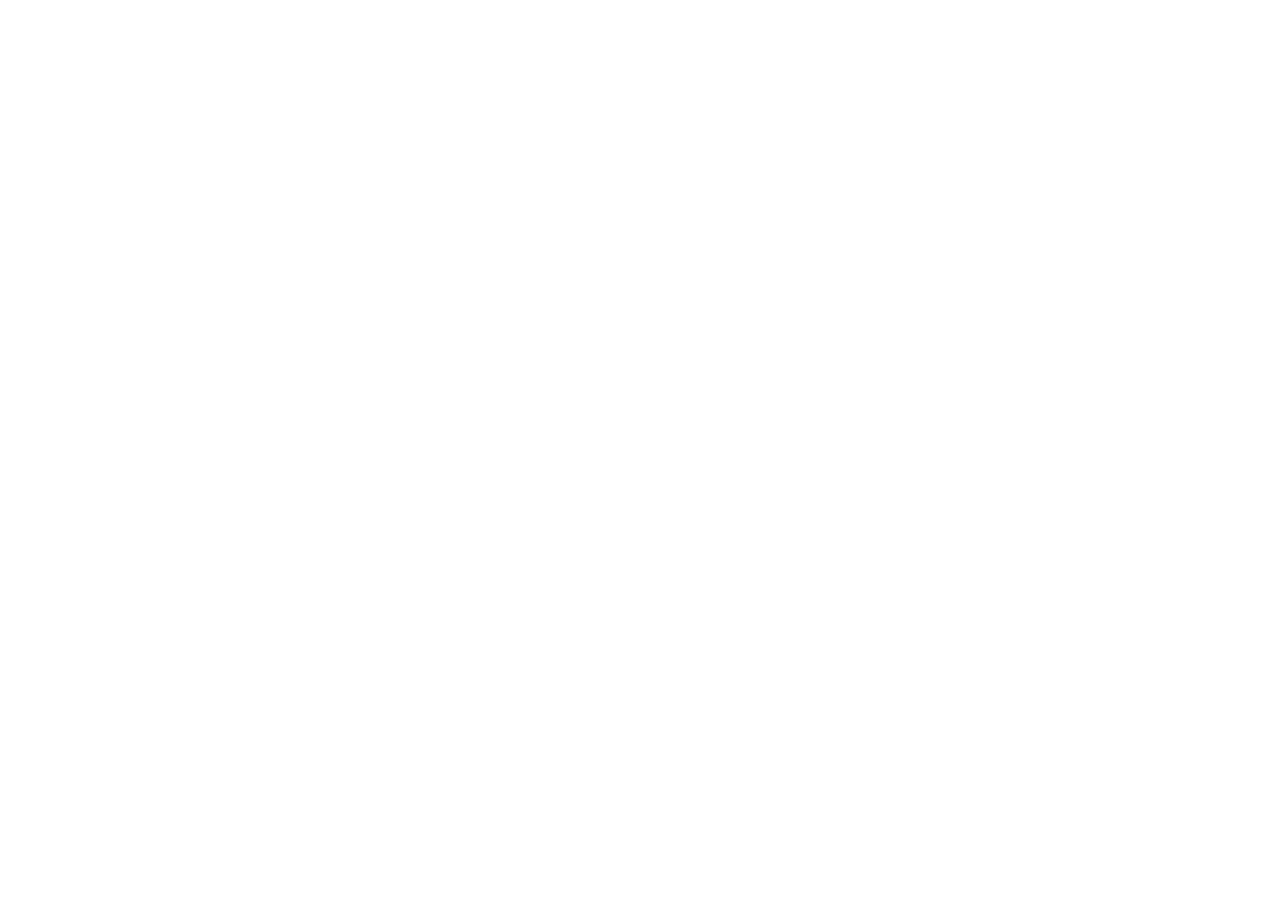
==== Blog.html @ ea82a636 "Add files via upload" ====
<!doctype html>
<html lang="nl">

<head>
    <meta charset="UTF-8">
    <meta name="author" content="jouw naam">
    <meta name="viewport" content="width=device-width, initial-scale=1">

    <title>E-scooters & E-bike sharing | Lime micromobility</title>

    <link href="styles/style.css" rel="stylesheet">
    <link rel="icon" type="image/svg+xml" href="images/Lime_icon.svg">
</head>

<body>
    <header>

    </header>
    <main>

    </main>
    <footer>

    </footer>
    <script src="scripts/script.js"></script>
</body>

</html>
---- styles/style.css ----
/* CSS Document */
*, *::after, *::before {
  box-sizing:border-box;  
}
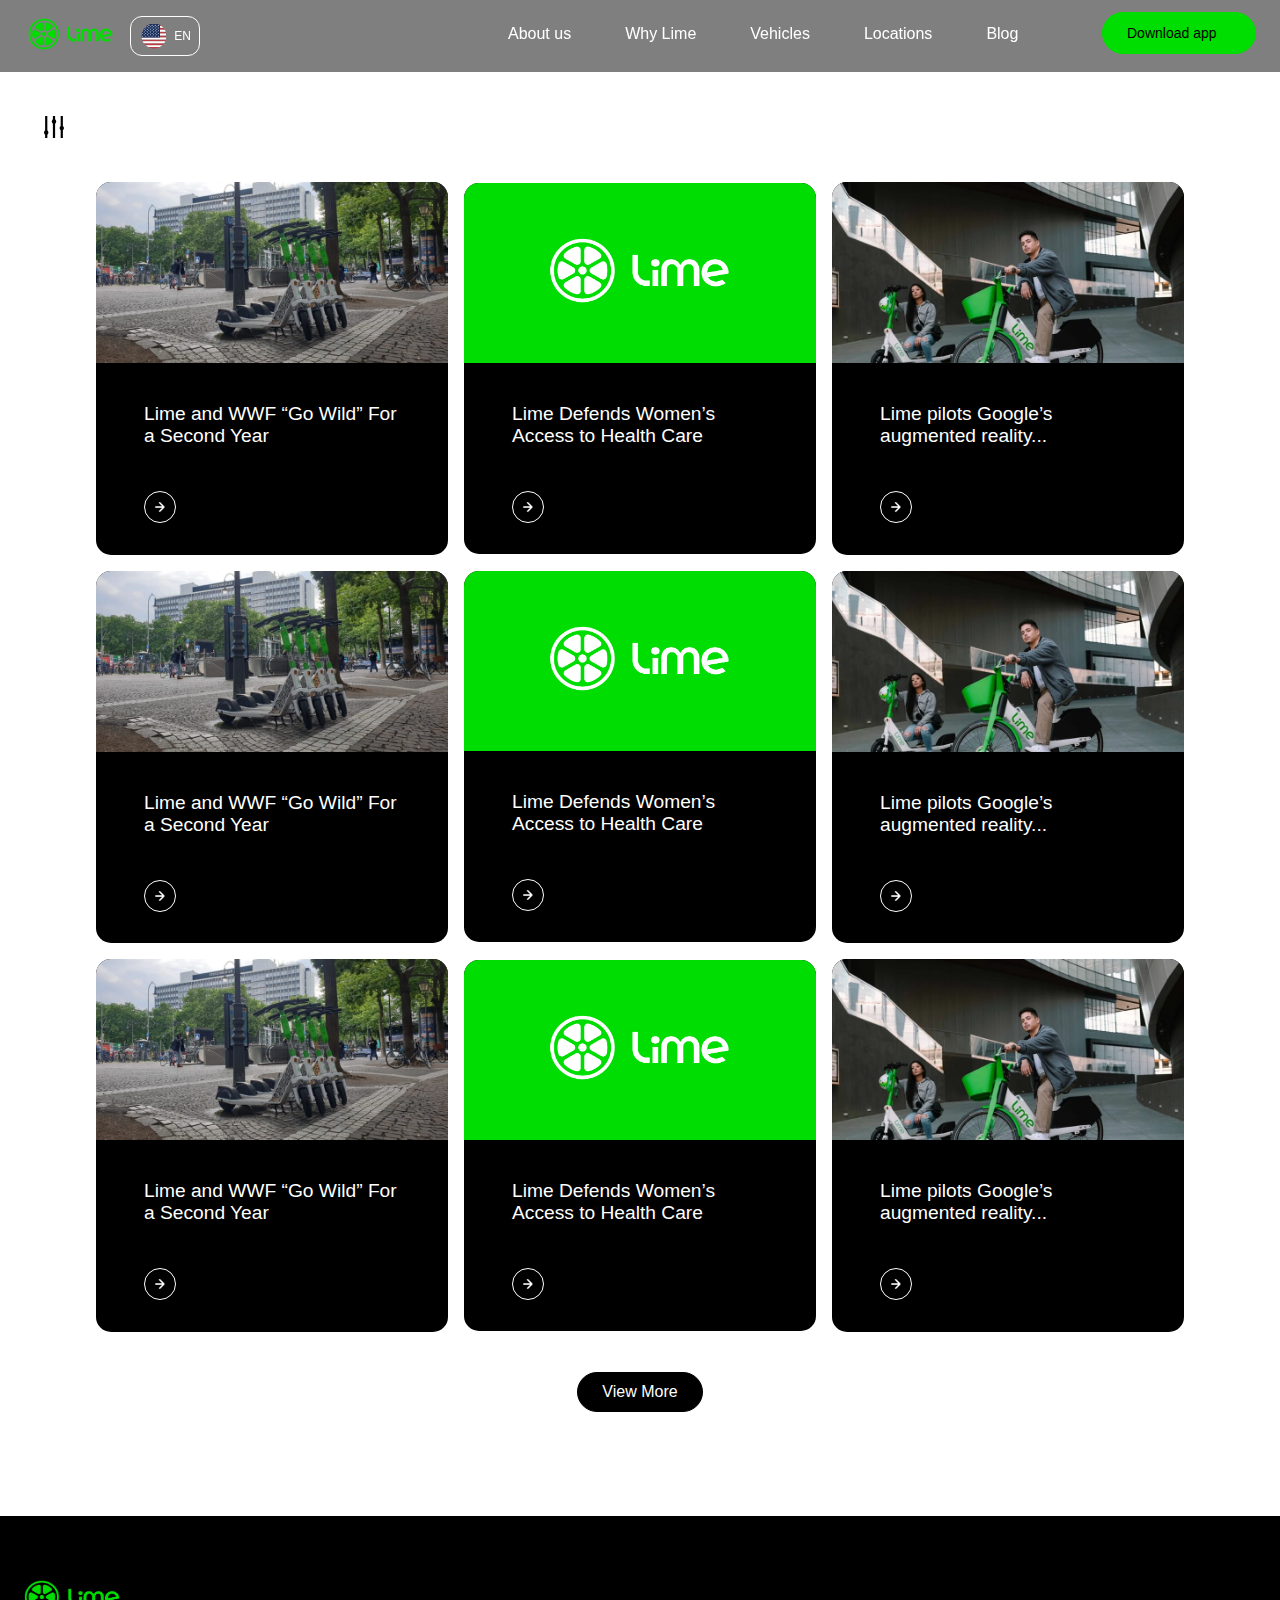
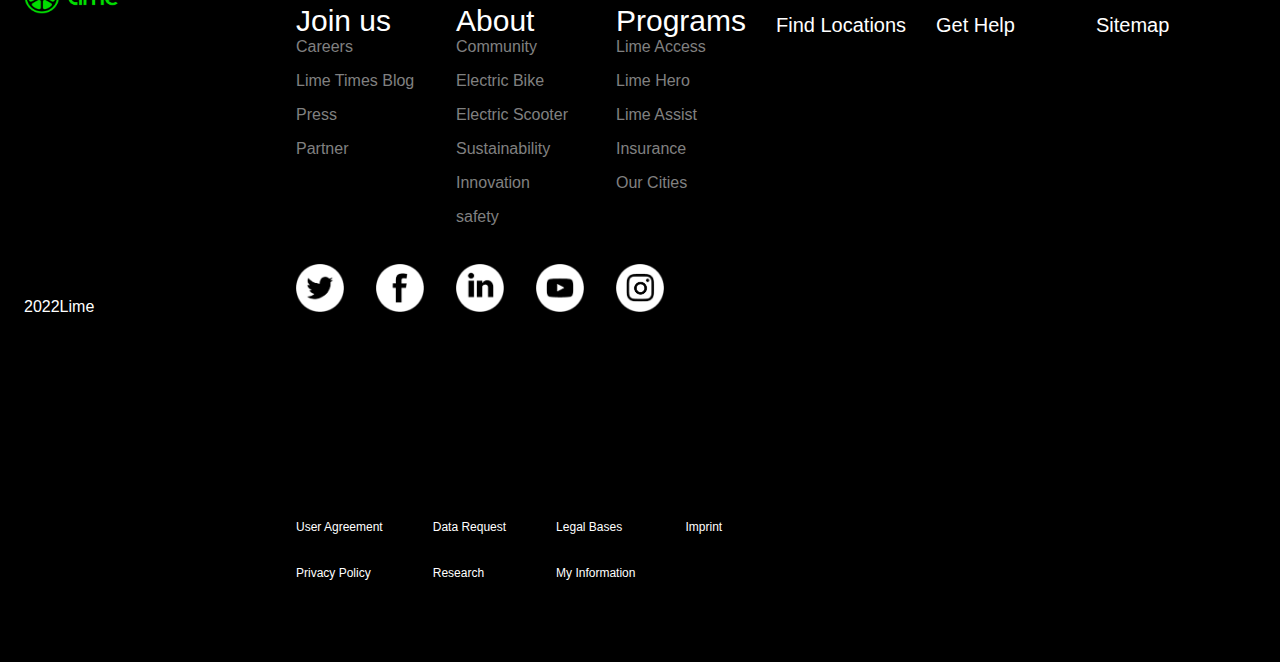
==== commit 18371e72: "Add files via upload" ====
--- a/Blog.html
+++ b/Blog.html
@@ -8,21 +8,381 @@
 
     <title>E-scooters & E-bike sharing | Lime micromobility</title>
 
-    <link href="styles/style.css" rel="stylesheet">
+    <link href="css/DetailMain" rel="stylesheet">
     <link rel="icon" type="image/svg+xml" href="images/Lime_icon.svg">
 </head>
 
 <body>
-    <header>
-
-    </header>
+        <header>
+            <!-- logo -->
+            
+          <section>
+            <a href="index.html"><img src="images/LimeLogo.png" alt=" logo lime"></a>
+            <button><img src="images/AmericanFlag.svg" alt="amerikaanse vlag"><p>EN</p></button>
+            <ul>
+                <li><p>Select your region</p></li>
+                <ul>
+                  <li>
+                  <input type="radio" name="fav_language" id="ARG" value="ARG">
+                    <label for="ARG">
+                    <img src="images/region/ARG.svg"alt="Argentinië flag">Argentinië</label>
+                  </li>
+                  <li>
+                  <input type="radio" name="fav_language" id="AT" value="AT">
+                    <label for="AT">
+                    <img src="images/region/AT.svg"alt="Austria flag">Austria</label>
+                  </li>
+                  <li>
+                    <input type="radio" name="fav_language" id="AZ" value="AZ">
+                    <label for="AZ">
+                    <img src="images/region/AZ.svg"alt="Australia flag">Australia</label>
+                  </li>
+                  <li>
+                   <input type="radio" name="fav_language" id="BE" value="BE">
+                   <label for="BE">
+                   <img src="images/region/BE.svg"alt="Belgium flag">Belgium</label>
+                  </li>
+                  <li>
+                  <input type="radio" name="fav_language" id="BG" value="BG">
+                    <label for="BG">
+                    <img src="images/region/BG.svg"alt="Bulgaria flag">Bulgaria</label>
+                  </li>
+                  <li>
+                  <input type="radio" name="fav_language" id="BR" value="BR">
+                    <label for="BR">
+                    <img src="images/region/BR.svg"alt="Brazil Flag">Brazil</label>
+                  </li>
+                  <li>
+                  <input type="radio" name="fav_language" id="CAN" value="CAN">
+                    <label for="CAN">
+                    <img src="images/region/CAN.svg"alt="Canada flag">Canada</label>
+                  </li>
+                  <li>
+                  <input type="radio" name="fav_language" id="CH" value="CH">
+                   <label for="CH">
+                   <img src="images/region/CH.svg"alt="Switzerland flag">Switzerland</label>
+                  </li>
+                  <li>
+                  <input type="radio" name="fav_language" id="CHL" value="CHL">
+                   <label for="CHL">
+                   <img src="images/region/CHL.svg"alt="Chile flag">Chile</label>
+                  </li>
+                  <li>
+                   <input type="radio" name="fav_language" id="COL" value="COl">
+                   <label for="COL">
+                   <img src="images/region/COL.svg"alt="Colombia flag">Colombia</label>
+                  </li>
+                  <li>
+                  <input type="radio" name="fav_language" id="CYP" value="CYP">
+                   <label for="CYP">
+                   <img src="images/region/CYP.svg"alt="Cyprus flag">Cyprus</label>
+                  </li>
+                  <li>
+                   <input type="radio" name="fav_language" id="CZ" value="CZ">
+                   <label for="CZ">
+                   <img src="images/region/CZ.svg"alt="Czech republic flag">Czech Republic</label>
+                  </li>
+                 <li>
+                   <input type="radio" name="fav_language" id="DK" value="DK">
+                   <label for="DK">
+                   <img src="images/region/DK.svg"alt="Denmark flag">Denmark</label>
+                 </li>
+                 <li>
+                   <input type="radio" name="fav_language" id="DU" value="DU">
+                   <label for="DU">
+                   <img src="images/region/DU.svg"alt="Germany flag">Germany</label>
+                 </li>
+                 <li>
+                   <input type="radio" name="fav_language" id="ES" value="ES">
+                   <label for="ES">
+                   <img src="images/region/ES.svg"alt="Spain flag">Spain</label>
+                 </li>
+                 <li>
+                   <input type="radio" name="fav_language" id="FI" value="FI">
+                   <label for="FI">
+                   <img src="images/region/FI.svg"alt="Finland flag">Finland</label>
+                 </li>
+                 <li>
+                   <input type="radio" name="fav_language" id="FR" value="FR">
+                   <label for="FR">
+                   <img src="images/region/FR.svg"alt="France flag">France</label>
+                 </li>
+                 <li>
+                   <input type="radio" name="fav_language" id="GB" value="GB">
+                   <label for="GB">
+                   <img src="images/region/GB.svg"alt="Great Britain flag">Great Britain</label>
+                 </li>
+                 <li>
+                   <input type="radio" name="fav_language" id="GR" value="GR">
+                   <label for="GR">
+                   <img src="images/region/GR.svg"alt="Greece flag">Greece</label>
+                 </li>
+                 <li>
+                   <input type="radio" name="fav_language" id="HU" value="HU">
+                   <label for="HU">
+                   <img src="images/region/HU.svg"alt="Hungary flag">Hungary</label>
+                 </li>
+                 <li>
+                   <input type="radio" name="fav_language" id="ISR" value="ISR">
+                   <label for="ISR">
+                   <img src="images/region/ISR.svg"alt="Israel flag">Israel</label>
+                 </li>
+                 <li>
+                   <input type="radio" name="fav_language" id="ITA" value="ITA">
+                   <label for="ITA">
+                   <img src="images/region/ITA.svg"alt="Italy flag">Italy</label>
+                 </li>
+                 <li>
+                   <input type="radio" name="fav_language" id="KOR" value="KOR">
+                   <label for="KOR">
+                   <img src="images/region/KOR.svg"alt="South Korea flag">South Korea</label>
+                 </li>
+                 <li>
+                   <input type="radio" name="fav_language" id="MEX" value="MEX">
+                   <label for="MEX">
+                   <img src="images/region/MEX.svg"alt="Mexico flag">Mexico</label>
+                 </li>
+                 <li>
+                   <input type="radio" name="fav_language" id="NL" value="NL">
+                   <label for="NL">
+                   <img src="images/region/NL.svg"alt="Dutch flag">Netherlands</label>
+                 </li>
+                 <li>
+                   <input type="radio" name="fav_language" id="NOR"value="NOR">
+                   <label for="NOR">
+                   <img src="images/region/NOR.svg"alt="Norwegain flag">Norway</label>
+                 </li>
+                 <li>
+                   <input type="radio" name="fav_language" id="NZ" value="NZ">
+                   <label for="NZ">
+                   <img src="images/region/NZ.svg"alt="New Zealand flag">New Zealand</label>
+                 </li>
+                 <li>
+                   <input type="radio" name="fav_language" id="PE" value="PE">
+                   <label for="PE">
+                   <img src="images/region/PE.svg"alt="Peru flag">Peru</label>
+                 </li>
+                 <li>
+                   <input type="radio" name="fav_language" id="PL" value="PL">
+                   <label for="PL">
+                   <img src="images/region/PL.svg"alt="Poland flag">Poland</label>
+                 </li>
+                 <li>
+                   <input type="radio" name="fav_language" id="ROU" value="ROU">
+                   <label for="ROU">
+                   <img src="images/region/ROU.svg"alt="Romania flag">Romania</label>
+                 </li>
+                 <li>
+                   <input type="radio" name="fav_language" id="SE" value="SE">
+                   <label for="SE">
+                   <img src="images/region/SE.svg"alt="Swedish flag">Sweden</label>
+                 </li>
+                 <li>
+                   <input type="radio" name="fav_language" id="" value="UAE">
+                   <label for="UAE">
+                   <img src="images/region/UAE.svg"alt="UAE flag">UAE</label>
+                 </li>
+                 <li>
+                   <input type="radio" name="fav_language" id="URY" value="URY">
+                   <label for="URY">
+                   <img src="images/region/URY.svg"alt="Uruguay flag">Uruguay</label>
+                 </li>
+                 <li>
+                   <input type="radio" name="fav_language" id="USA" value="USA">
+                   <label for="USA">
+                   <img src="images/region/USA.svg"alt="American flag">America</label>
+                 </li>
+    
+                </ul>
+                <li><p>Select your language</p></li>
+                <ul>
+                    <li><a her="#">Dutch</a></li>
+                    <li><a her="#">French</a></li>
+                    <li><a her="#">German</a></li>
+                    <li><a her="#">English</a></li>
+                    <li><a her="#">Portugees</a></li>
+                </ul>
+            </ul>
+         </section>
+    
+         <!-- hamburger menu -->
+        <!-- bron:https://blog.logrocket.com/create-responsive-mobile-menu-with-css-no-javascript/  by Ivy Walobwa -->
+         <input class="side-menu" type="checkbox" id="side-menu"/>
+         <label class="hamb" for="side-menu"><span class="hamb-line"></span></label>
+       
+         <nav>
+                    <ul>
+                        <li><a href="#">About us</a>
+                            <!-- <ul>
+                                <li><a href="#">Partners</a></li>
+                                <li><a href="#">Press</a></li>
+                                <li><a href="#">Careers</a></li>
+                            </ul> -->
+                        </li>
+                        <li><a href="#">Why Lime</a>
+                            <!-- <ul>
+                                <li><a href="#">Safety</a></li>
+                                <li><a href="#">Sustainability</a></li>
+                                <li><a href="#">Community</a></li>
+                                <li><a href="#">Innovation</a></li>
+                            </ul> -->
+                        </li>
+                        <li><a href="#">Vehicles</a>
+                            <!-- <ul>
+                                <li><a href="#">Electric Scooter</a></li>
+                                <li><a href="#">Electric Bike</a></li>
+                            </ul> -->
+                        </li>
+                        <li><a href="#">Locations</a></li>
+                        <li><a href="Blog.html">Blog</a></li>
+                    </ul>
+    
+                     <a href="#">Download app</a>
+            
+            </nav>
+        <link rel="stylesheet" href="css/style.css">
+        <script src="scripts/script.js"></script>
+        </header>
     <main>
 
+    <button><img src="images/filter.svg"></button>
+    <!-- ul:first-of-type  -->
+    <ul>
+        <li><a href="#">Lime EGR</a></li>
+        <li><a href="#">True Green Award</a></li>
+        <li><a href="#">Policy</a></li>
+        <li><a href="#">Lime Access</a></li>
+        <li><a href="#">Lime Aid</a></li>
+        <li><a href="#">Picks</a></li>
+        <li><a href="#">Spotlight</a></li>
+        <li><a href="#">Tech</a></li>
+        <li><a href="#">Product</a></li>
+        <li><a href="#">Safety</a></li>
+        <li><a href="#">Sustainability</a></li>
+        <li><a href="#">News</a></li>
+        <li><a href="#">Community</a></li>
+        <li><a href="#">Featured</a></li>
+        <li><a href="#">Cities</a></li>
+    </ul>
+    <!-- ul:nth-of-type(2)  -->
+    <ul>
+        <li><a href="Blog.html"></a><img src="images/e-scootersOnSquare.jpeg" alt="e-scooters on a square">
+            <p>Lime and WWF “Go Wild” For a Second Year</p> <img src="images/pijl naar rechts.png" alt="arrow to go to article">
+        </li>
+        <li><a href="Blog.html"></a><img src="images/AccesHealthCare.png" alt="green background with white Lime logo">
+            <p>Lime Defends Women’s Access to Health Care</p><img src="images/pijl naar rechts.png" alt="arrow to go to article">
+        </li>
+        <li><a href="Blog.html"></a><img src="images/LimeStreet.webp" alt="two people with lime vehicles on the street">
+            <p>Lime pilots Google’s augmented reality...</p>
+            <img src="images/pijl naar rechts.png" alt="arrow to go to article">
+        </li>
+        <li><a href="Blog.html"></a><img src="images/e-scootersOnSquare.jpeg" alt="e-scooters on a square">
+            <p>Lime and WWF “Go Wild” For a Second Year</p> <img src="images/pijl naar rechts.png" alt="arrow to go to article">
+        </li>
+        <li><a href="Blog.html"></a><img src="images/AccesHealthCare.png" alt="green background with white Lime logo">
+            <p>Lime Defends Women’s Access to Health Care</p><img src="images/pijl naar rechts.png" alt="arrow to go to article">
+        </li>
+        <li><a href="Blog.html"></a><img src="images/LimeStreet.webp" alt="two people with lime vehicles on the street">
+            <p>Lime pilots Google’s augmented reality...</p>
+            <img src="images/pijl naar rechts.png" alt="arrow to go to article">
+        </li>
+        <li><a href="Blog.html"></a><img src="images/e-scootersOnSquare.jpeg" alt="e-scooters on a square">
+            <p>Lime and WWF “Go Wild” For a Second Year</p> <img src="images/pijl naar rechts.png" alt="arrow to go to article">
+        </li>
+        <li><a href="Blog.html"></a><img src="images/AccesHealthCare.png" alt="green background with white Lime logo">
+            <p>Lime Defends Women’s Access to Health Care</p><img src="images/pijl naar rechts.png" alt="arrow to go to article">
+        </li>
+        <li><a href="Blog.html"></a><img src="images/LimeStreet.webp" alt="two people with lime vehicles on the street">
+            <p>Lime pilots Google’s augmented reality...</p>
+            <img src="images/pijl naar rechts.png" alt="arrow to go to article">
+        </li>
+    </ul> 
+
+  <div>
+    <a href="blog">View More</a>
+  </div>
+
+ <link rel="stylesheet" href="css/DetailMain.css">
+ <script src="scripts/detailPageScript.js"></script>
     </main>
     <footer>
-
+        <nav>
+           <a href="#"><img src="images/LimeLogo.png" alt=" logo lime"></a>
+            
+            <ul> <!-- footer nav>ul -->
+                
+                <li> <!-- footer nav>ul li:first-of-type -->
+                    
+                    <div>
+                        <p>Join us</p>
+                       <button class="arrow"></button>
+                    </div>
+                    
+                    <ul> 
+                       <li><a href="#">Careers</a></li>
+                       <li><a href="Blog.html">Lime Times Blog</a></li>
+                       <li><a href="#">Press</a></li>
+                       <li><a href="#">Partner</a></li>
+                    </ul>
+                </li>
+                <li> <!-- footer nav>ul li:nth-of-type(2) -->
+                    <div> 
+                        <p>About</p>
+                        <button class="arrow"></button>
+                    </div>
+          
+                    <ul> 
+                        <li><a href="#">Community</a></li>
+                        <li><a href="#">Electric Bike</a></li>
+                        <li><a href="#">Electric Scooter</a></li>
+                        <li><a href="#">Sustainability</a></li>
+                        <li><a href="#">Innovation</a></li>
+                        <li><a href="#">safety</a></li>
+                    </ul>
+                </li>
+                <li><!-- footer nav>ul li:nth-of-type(3) -->
+                    <div> 
+                       <p>Programs</p>
+                       <button class="arrow"></button>
+                    </div>
+           
+                    <ul> 
+                       <li><a href="#">Lime Access</a></li>
+                       <li><a href="#">Lime Hero</a></li>
+                       <li><a href="#">Lime Assist</a></li>
+                       <li><a href="#">Insurance</a></li>
+                       <li><a href="#">Our Cities</a></li>
+                    </ul>
+             
+                <li><a href="#">Find Locations</a></li>
+                <li><a href="#">Get Help</a></li>
+                <li><a href="#">Sitemap</a></li> 
+            </ul>
+            <!-- footer nav>ul:nth-of-type(2) -->
+            <ul> 
+                <li><a href="https://twitter.com/limebike"><img src="images/twitter.webp" alt="twitter logo"></a></li>
+                <li><a href="https://www.facebook.com/limebike/"><img src="images/facebook.webp" alt="Facebook logo"></a></li>
+                <li><a href="https://www.linkedin.com/company/limebike/"><img src="images/linkedin.webp" alt="Linkedin logo"></a></li>
+                <li><a href="https://www.youtube.com/channel/UCQ0MzWRGkmr_K-_QFVcvgsw"><img src="images/youtube.webp" alt="Youtube logo"></a></li>
+                <li><a href="https://www.instagram.com/lime/"><img src="images/instagram.webp" alt="Instagram logo"></a></li>
+            </ul>
+            <p><time>2022</time>Lime</p>
+            <!-- footer nav>ul:nth-of-type(3) -->
+            <ul>
+                <li><a href="#">User Agreement</a></li>
+                <li><a href="#">Privacy Policy</a></li>
+                <li><a href="#">Data Request</a></li>
+                <li><a href="#">Research</a></li>
+                <li><a href="#">Legal Bases</a></li>
+                <li><a href="#">My Information</a></li>
+                <li><a href="#">Imprint</a></li>
+            </ul>
+
+        </nav>
+    <link rel="stylesheet" href="css/style.css">
+    <script src="scripts/script.js"></script>
     </footer>
-    <script src="scripts/script.js"></script>
+    
 </body>
 
 </html>
--- a/css/style.css
+++ b/css/style.css
@@ -0,0 +1,545 @@
+/* CSS Document */
+*, *::after, *::before {
+    padding: 0;
+    margin: 0;
+  box-sizing:border-box;  
+}
+/* variables*/
+:root{
+    --white: rgb(255 255 255);
+    --black: rgb(0 0 0);
+    --gray: rgb(238 238 238);
+    --green: rgb(0 221 0);
+} 
+
+@import url('https://fonts.googleapis.com/css2?family=Poppins:ital,wght@0,400;0,500;0,600;1,400&display=swap');
+
+/*nav bar*/
+header {
+    display: flex; 
+    position: sticky;
+    top: 0;
+    width:auto;
+    z-index:1;
+    background-color:  rgba(0,0,0,.5);
+}
+
+/* logo  */
+header section img{
+    width: 5.5em;
+    height: 2.2em;
+    padding: 1.5px;
+    margin: 0 0 0 10px;
+ }
+/* container EN button  */
+header section {
+    width: 100%; 
+    position: relative;
+    display: flex;
+    flex-wrap: wrap;
+    padding: 1em;
+}
+
+header section button p{
+    color:var(--white);
+    font-size: 12px;
+}
+  
+  /* styling van EN button */
+  header section button{
+    width: 70px;
+    height:40px;
+    display:flex;
+    justify-content: right;
+    gap:0.5em;
+    align-items:center;
+    border-radius: 12px;
+    border: 1px solid var(--white);
+    background-color:transparent;
+    padding: 8px;
+    margin: 0 0 0 16px;
+  }
+  /* amerikaanse vlag */
+  header section button img{
+    width: 28px;
+    height:28px;
+    border-radius:50%;
+  }
+
+  /* container van dropdown, 1ste unorderd list */
+  header section>ul {
+    width:300px;
+    height:431px;
+    padding:24px 32px;
+    border-radius:16px;
+    background-color:var(--white);
+    list-style:none;
+    margin: 40px 0 0 0;
+    display: none;
+  }
+
+  /* show dropDownlist */
+  header section>ul.anders {
+    display: block;
+  }
+  /* kopjes in dropdown lijst */
+  header section>ul li p{
+    font-family: Poppins, Helvetica, sans-serif;
+    font-size: 14px;
+    font-weight: inherit;
+    
+  }
+
+  /* unorderd list in de eerste unorderd list */
+  header section>ul ul {
+   
+    list-style:none;
+    width:240px;
+    height:300px;
+    
+    overflow:scroll;
+    scroll-snap-type: y mandatory;
+      
+    scroll-behavior:smooth;
+  
+  }
+  /*align redio button met language*//*list items van 1e ul in ul, language button styling*/
+  header section>ul ul li {
+    display:flex;
+    padding:8px 0 8px 0;
+    align-items: center;
+  }
+
+  /* styling radio button region */
+  /* radio button hide  */
+  header section>ul ul li input[type="radio"]{
+  opacity: 0;
+  position: fixed;
+  width: 0;
+  }
+/* selected region styling  */
+header section>ul ul li input[type="radio"]:checked + label {
+    color: var(--green);
+  } 
+header section>ul ul li label {
+   display:block;
+  } 
+  /* styling images van list items 1e ul in ul */
+  header section>ul ul li img{
+    width:24px;
+    height:24px;
+    border-radius:50%;
+    margin-right:0.5em;
+  }
+  /* itemst in label van 1e ul in ul */
+  header section>ul ul li label{
+    display:flex;
+    align-items:center;
+    font-family: Poppins, Helvetica, sans-serif;
+    font-weight:100;
+    font-size: 14px;
+    color: var(--black);
+  }
+ 
+  /* 2e ul in de ul, select your language */
+  header section>ul ul:nth-of-type(2){
+    display:flex;
+    gap: 1.5em;
+    overflow-x:scroll;
+    overflow-y: hidden;
+    scroll-snap-type: x mandatory;
+      
+    scroll-behavior:smooth;
+    
+  }
+  /* styling list items van 2e ul in ul  */
+  header section>ul ul:nth-of-type(2) li{
+    display:inline-block;
+    list-style:none;
+  }
+  
+  header section:first-of-type>ul ul:nth-of-type(2) a{
+    text-decoration:none;
+    font-family: Poppins, Helvetica, sans-serif;
+    font-weight:100;
+    font-size: 14px;
+  }
+  /* selected language styling  */
+  header section:first-of-type>ul ul:nth-of-type(2) a:hover{
+    color: var(--green);
+  }
+  
+/* hamburger menu  */
+.hamb{
+    cursor: pointer;
+    float: right;
+    padding: 40px 20px;
+    margin: 0 16px 0 0;
+}
+
+.hamb-line {
+    background: var(--white);
+    display: block;
+    height: 3px;
+    position: relative;
+    width: 22px;
+} 
+/* hamburgerlijn voor aanklikken*/
+
+.hamb-line::before,
+.hamb-line::after{
+    background: var(--white);
+    content: " ";
+    display: block;
+    height: 100%;
+    position: absolute;
+    transition: all .2s ease-out;
+    width: 100%;
+}
+/* hoe ver de bovenste lijn van de middelste staat */
+.hamb-line::before{
+    top: 0.5em;
+}
+/* hoe ver de onderste lijn van de middelste staat */
+.hamb-line::after{
+    top: -0.5em;
+}
+/* verberg checkbox */
+.side-menu {
+    display: none;
+} 
+/* als het menu wordt aangeklikt gaat de nav over de hele pagina*/
+.side-menu:checked ~ nav{
+    max-height: 100%;
+}
+
+/* middelste streep in menu wordt transperant als menu is aangeklikt */
+.side-menu:checked ~ .hamb .hamb-line {
+    background: transparent;
+}
+/* wanneer menu aangeklikt gaat onderste streep -45graden draaien */
+.side-menu:checked ~ .hamb .hamb-line::before {
+    transform: rotate(-45deg);
+    top:0;
+    
+}
+
+/* wanneer menu aangeklikt gaat bovenste streep -45graden draaien */
+.side-menu:checked ~ .hamb .hamb-line::after {
+    transform: rotate(45deg);
+    top:0;
+}
+
+/* side menu uitgeklapt */
+header nav{
+    width: 100%;
+    height: 100%;
+    position: fixed; 
+    background-color: var(--white);
+    overflow: hidden;
+    max-height: 0;
+    transition: max-height .5s ease-out;
+    top:80px; 
+    padding: 0 24px;
+}  
+
+header nav ul{
+    list-style: none;
+    font-family: Poppins, Helvetica, sans-serif;
+    font-size: 1.875em;
+  
+}
+header nav ul li a{
+    text-decoration: none;
+    list-style: none;
+    text-decoration: none;
+    display: block;
+    padding: 0 1.5em 0 0;
+    margin-top: 1.25em;
+    color: var(--black);
+}
+header nav ul li a:hover{
+    background-color: var(--gray);
+    border-bottom: 1px solid var(--gray);
+    transition: .5s;
+}
+
+@media (min-width: 1024px){.side-menu:checked ~ nav{
+   background-color: transparent;
+   max-height: none;
+}
+}
+
+@media (max-height: 375px){header nav ul{
+    font-size: 1em;
+ }
+ }
+/* download button  */
+header nav>a{
+    width: auto;
+    position:absolute;
+    margin-top: 9.988em;
+    margin-bottom: 3em;
+    padding: 10px 24px;
+    background-color: var(--green);
+    font-size: 12px;
+    color: var(--black);
+    border-radius: 25px;
+    border: 1px solid var(--green);
+    text-decoration: none;
+    font-family: Poppins, Helvetica, sans-serif;
+}
+@media (max-height: 375px){header nav>a{
+    margin-top: 1em;
+ }
+ }
+/*responsive menu*/
+@media (min-width: 1024px){ header nav>a {
+width: 11em;
+position: relative;
+left: auto;
+padding: 12px 24px;
+font-size: 14px;
+margin: 1.25em 0 0 0 ;
+}
+}
+@media (min-width: 1024px){ header nav{
+    width: auto;
+    display: flex;
+    position:relative;
+    top: 1.5em;
+    overflow: visible;
+    align-items: center;
+    justify-content: space-between;
+}
+}
+
+/* hide hamburger menu icon  */
+@media (min-width: 1024px){ .hamb{
+position: absolute;
+margin-left: -9999px ;
+
+}
+}
+
+@media (min-width: 1024px){ header nav ul{
+    height: 7em;
+    width: 19.8em;
+    display: flex;
+    gap: 1em;
+    flex-direction: row;
+    left:10.7em;
+    align-items: center;
+}
+}
+
+
+@media (min-width: 1024px){ header nav ul li a{
+color: var(--white);
+font-size: 16px;
+
+}
+}
+
+@media (min-width: 1024px){ header>a{
+top: 0;
+left: 2.375em;
+
+}
+}
+/* footer container */
+footer{
+    background-color:var(--black);
+    padding: 4em 1.5em 2.5em 1.5em;
+}
+
+@media (min-width: 1024px){ footer nav{
+    display: grid;
+    grid-template-columns: 1fr 1fr;
+    grid-template-rows: 1fr 1fr;
+    width: 100%;
+}}
+
+/* container 2e ul in nav  */
+footer nav>ul:nth-of-type(2){
+    display: flex;
+    align-items: center;
+    list-style: none;
+    margin-top: 2em;
+    margin-bottom: 6em;
+    gap: 0.75em;
+}
+/* logo image style  */
+footer nav>a img{
+    width:6em;
+    height:2.133em;
+    margin-bottom:3.5em ;
+}
+@media (min-width: 1024px){ footer nav>a{
+    width: 10em;
+    height: auto; 
+    grid-column-start: 1;
+    grid-row-start: 1;
+    margin: 0;
+    padding: 0;
+}}
+
+  /* container van 1e nav deel*/
+footer nav>ul:first-of-type{
+  width: auto;
+  height: auto;
+  margin-top: 1.5em;
+  list-style:none;
+  }
+@media (min-width: 1024px){ footer nav>ul{
+display: flex;
+  }}
+  /* container van paragraaf en pijl */
+footer nav>ul:first-of-type li div{
+    display:flex;
+    align-items:center;
+    justify-content:space-between;
+    padding: 0 1.25em 0 0;
+  }
+  @media (min-width: 1024px){ footer nav>ul li {
+    padding: 0;
+     }}
+  /* button pijl*/
+.arrow{
+   border: solid white;
+   border-width: 0 2px 2px 0;
+   display: inline-block;
+   padding: 4px;
+   background-color:transparent;
+   transform: rotate(-135deg);
+  }
+  @media (min-width: 667px){ .arrow {
+    border-width: 0 4px 4px 0;
+    padding: 8px;
+  }}
+  @media (min-width: 1024px){ .arrow {
+   position:absolute;
+   left: -999px;
+  }}
+/* .rotate{
+    transform: rotate(45deg);
+	transition: 0.5s;
+
+} */
+/*uitgeklapte lijst*/ /*lijst laten zien door display none te verwijderen*/
+footer nav>ul:first-of-type li ul{
+    width:327px;
+    height: auto;
+    display:flex;
+    flex-direction:column;
+    gap:1em;
+  }
+  @media (min-width: 1024px){footer nav>ul:first-of-type li ul{
+    width:10em;
+    align-items: left;
+  }}
+  /* styling van linkjes in uitgeklapte lijst */
+footer nav>ul:first-of-type li ul li a{
+    list-style:none;
+    font-family: Poppins, Helvetica, sans-serif;
+    font-weight: 200;
+    font-size:16px;
+    color:gray;
+    text-decoration:none;
+}
+
+/*hide van lijst*/
+footer nav>ul:first-of-type li ul.show{
+    display:none;
+  }
+
+footer nav>ul:first-of-type>li{
+    padding: 0 0 1.5em;
+    
+}
+
+/* hoofdkopjes in 1e deel van nav  */
+footer nav>ul li div p, 
+footer nav>ul:first-of-type li a{
+font-size: 30px;
+font-family: Poppins, Helvetica, sans-serif;
+font-weight: 200;
+color: var(--white);
+text-decoration: none;
+}
+
+@media (min-width: 1024px){
+     footer nav>ul:first-of-type>li:nth-of-type(4) a,
+     footer nav>ul:first-of-type>li:nth-of-type(5) a, 
+     footer nav>ul:first-of-type>li:nth-of-type(6) a {
+display: flex;
+position: relative;
+margin-top: 0.5em;
+font-size: 1.25em;
+width: 8em;
+}}
+
+
+/* social media images style  */
+footer nav>ul:nth-of-type(2) li a img{
+    width: 2em;
+    height:2em;
+}
+@media (min-width: 1024px){footer nav>ul:nth-of-type(2) li a img{
+    width: 3em;
+    height: 3em;
+ }
+ }
+@media (min-width: 1024px){footer nav>ul:nth-of-type(2){
+    grid-column-start: 2;
+    grid-row-start: 2;
+    gap: 2em;
+    margin: 0;
+    height: 5em;
+}
+}
+
+/* 2022 Lime styling */
+footer nav>p {
+    color: var(--white);
+    padding:0 0 0.5em;
+    font-family: Poppins, Helvetica, sans-serif;
+    font-weight: 200;
+    font-size: 12px;
+}
+@media (min-width: 1024px){footer nav>p {
+   padding: 3em 0 0 0;
+   font-size: 1em;
+}
+}
+/* linkjes cluster onderaan de pagina container  *//* 3e ul in nav*/
+footer nav>ul:nth-of-type(3){
+    width:327px;
+    height:102px;
+    display: flex;
+    flex-wrap: wrap;
+    list-style:none;
+    gap: 1em;
+}
+@media (min-width: 1024px){footer nav>ul:nth-of-type(3){
+    flex-direction: column;
+    grid-column-start: 2;
+    grid-row-start: 3;
+    grid-row-end: 4;
+
+    gap: 2em;
+}
+}
+/* stijlen van list items  */
+footer nav>ul:nth-of-type(3) li{
+    font-family: Poppins, Helvetica, sans-serif;
+    font-weight: 200;
+    font-size: 12px;
+}
+/* linkjes stijlen in 3e ul */
+footer nav>ul:nth-of-type(3) li a{
+    margin-top: 1em;
+    margin-right: 1.5em;
+    text-decoration: none;
+    color: white;
+}--- a/css/DetailMain.css
+++ b/css/DetailMain.css
@@ -0,0 +1,166 @@
+/* CSS Document */
+*, *::after, *::before {
+    padding: 0;
+    margin: 0;
+  box-sizing:border-box;  
+}
+/* variables*/
+:root{
+    --white: rgb(255 255 255);
+    --black: rgb(0 0 0);
+    --gray: rgb(238 238 238);
+    --green: rgb(0 221 0);
+} 
+
+@import url('https://fonts.googleapis.com/css2?family=Poppins:ital,wght@0,400;0,500;0,600;1,400&display=swap');
+
+main{
+    width: auto;
+    margin: 0 auto;
+    padding: 1.5em;
+}
+
+/* filter button */
+main button {
+border: none;
+background-color: transparent;
+}
+
+main button img {
+    width:20px;
+    height:auto;
+    margin:1.5em 0 0 1.5em;
+}
+/* Dropdown list filter */
+/* Dropdown list countainer */
+main ul:first-of-type {
+    display: flex;
+    flex-wrap: wrap;
+    height: 0;
+    gap:0.5em;
+    align-items: center;
+    scale: 0;
+    transition-duration: .5s;
+}
+
+/* show or hide filters */
+main ul:first-of-type.see{
+scale: 1;
+width: 80%;
+height: 18.023em;
+margin: 0 1.25em ;
+}
+
+/* Dropdown list list items */
+main ul:first-of-type li {
+    list-style: none;
+    padding: 0.375em 1.5em;
+    background-color: var(--gray);
+    border-radius: 25px;
+    border: 1px solid var(--gray);
+}
+main ul:first-of-type li:hover{
+    background-color: var(--green);
+}
+/* Dropdown linkjes */
+main ul:first-of-type li a{
+    text-decoration: none;
+    color: var(--black);
+    font-family: Poppins, Helvetica, sans-serif;
+   font-weight: 200;
+   font-size: 0.75em;
+}
+@media (min-width: 1024px){ main ul:first-of-type li a{
+    font-size: 1em;
+
+}}
+/* container van alle cards */
+main ul:nth-of-type(2) {
+    height:auto;
+    display: flex;
+    flex-direction: column;
+    align-items: center;
+    gap:0.5em;
+    margin: 40px 0 0 0 ;
+    padding:0 1.5em 0 1.5em;
+    scroll-snap-type: y mandatory;
+    scroll-behavior: smooth;
+    overflow-y: auto;
+}
+@media (min-width: 1024px){ main ul:nth-of-type(2) {
+    flex-direction: row;
+    flex-wrap: wrap;
+    gap: 1em;
+    justify-content: center;
+}}
+/* Card styling */
+main ul:nth-of-type(2) li {
+    list-style: none;
+    background-color: var(--black);
+    border-radius:15px;
+    width: 19.938em;
+}
+@media (min-width: 1024px){ main ul:nth-of-type(2) li {
+    height: auto;
+    width: 22em;
+}}
+/* tekst op cards styling */
+main ul:nth-of-type(2) li p{
+    font-family: Poppins, Helvetica, sans-serif;
+    font-weight: 200;
+    font-size: 1em;
+    color: var(--white);
+    padding:36px 48px 44px;
+}
+
+@media (min-width: 1024px){ main ul:nth-of-type(2) li p {
+    font-size: 1.2em;
+}}
+/* foto's op card styling  */
+main ul:nth-of-type(2) li img{
+    width: 19.938em;
+    height: auto;
+    border-radius: 15px 15px 0 0;
+}
+@media (min-width: 1024px){ main ul:nth-of-type(2) li img {
+    height: auto;
+    width: 22em;
+}}
+/* pijlen op cards styling  */
+main ul:nth-of-type(2) li img:nth-of-type(2){
+   width: 1.875em;
+   height: 1.875em;
+   padding: 10px;
+   margin:0 0 1.7em 3em;
+   border-radius: 50%;
+   border: 0.5px solid white;
+}
+@media (min-width: 1024px){ main ul:nth-of-type(2) li img:nth-of-type(2){
+    height: 2em;
+    width: 2em;
+}}
+/* view more button styling  */
+main div a {
+   padding: 10px 24px 10px 24px;
+   background-color: var(--black);
+   font-family: Poppins, Helvetica, sans-serif;
+   font-weight: 200;
+   font-size: 0.75em;
+   color: var(--white);
+   text-decoration: none;
+   border-radius: 25px;
+   border: 1px solid var(--black);
+   margin-top: 2.5em;
+   margin-bottom: 5em;
+}
+@media (min-width: 1024px){ main div a{
+    font-size:1em;
+}}
+
+/* centreren van view more button  */
+main div {
+    width: 100%;
+    display: flex;
+    justify-content: center;
+}
+
--- a/css/style.css
+++ b/css/style.css
@@ -0,0 +1,545 @@
+/* CSS Document */
+*, *::after, *::before {
+    padding: 0;
+    margin: 0;
+  box-sizing:border-box;  
+}
+/* variables*/
+:root{
+    --white: rgb(255 255 255);
+    --black: rgb(0 0 0);
+    --gray: rgb(238 238 238);
+    --green: rgb(0 221 0);
+} 
+
+@import url('https://fonts.googleapis.com/css2?family=Poppins:ital,wght@0,400;0,500;0,600;1,400&display=swap');
+
+/*nav bar*/
+header {
+    display: flex; 
+    position: sticky;
+    top: 0;
+    width:auto;
+    z-index:1;
+    background-color:  rgba(0,0,0,.5);
+}
+
+/* logo  */
+header section img{
+    width: 5.5em;
+    height: 2.2em;
+    padding: 1.5px;
+    margin: 0 0 0 10px;
+ }
+/* container EN button  */
+header section {
+    width: 100%; 
+    position: relative;
+    display: flex;
+    flex-wrap: wrap;
+    padding: 1em;
+}
+
+header section button p{
+    color:var(--white);
+    font-size: 12px;
+}
+  
+  /* styling van EN button */
+  header section button{
+    width: 70px;
+    height:40px;
+    display:flex;
+    justify-content: right;
+    gap:0.5em;
+    align-items:center;
+    border-radius: 12px;
+    border: 1px solid var(--white);
+    background-color:transparent;
+    padding: 8px;
+    margin: 0 0 0 16px;
+  }
+  /* amerikaanse vlag */
+  header section button img{
+    width: 28px;
+    height:28px;
+    border-radius:50%;
+  }
+
+  /* container van dropdown, 1ste unorderd list */
+  header section>ul {
+    width:300px;
+    height:431px;
+    padding:24px 32px;
+    border-radius:16px;
+    background-color:var(--white);
+    list-style:none;
+    margin: 40px 0 0 0;
+    display: none;
+  }
+
+  /* show dropDownlist */
+  header section>ul.anders {
+    display: block;
+  }
+  /* kopjes in dropdown lijst */
+  header section>ul li p{
+    font-family: Poppins, Helvetica, sans-serif;
+    font-size: 14px;
+    font-weight: inherit;
+    
+  }
+
+  /* unorderd list in de eerste unorderd list */
+  header section>ul ul {
+   
+    list-style:none;
+    width:240px;
+    height:300px;
+    
+    overflow:scroll;
+    scroll-snap-type: y mandatory;
+      
+    scroll-behavior:smooth;
+  
+  }
+  /*align redio button met language*//*list items van 1e ul in ul, language button styling*/
+  header section>ul ul li {
+    display:flex;
+    padding:8px 0 8px 0;
+    align-items: center;
+  }
+
+  /* styling radio button region */
+  /* radio button hide  */
+  header section>ul ul li input[type="radio"]{
+  opacity: 0;
+  position: fixed;
+  width: 0;
+  }
+/* selected region styling  */
+header section>ul ul li input[type="radio"]:checked + label {
+    color: var(--green);
+  } 
+header section>ul ul li label {
+   display:block;
+  } 
+  /* styling images van list items 1e ul in ul */
+  header section>ul ul li img{
+    width:24px;
+    height:24px;
+    border-radius:50%;
+    margin-right:0.5em;
+  }
+  /* itemst in label van 1e ul in ul */
+  header section>ul ul li label{
+    display:flex;
+    align-items:center;
+    font-family: Poppins, Helvetica, sans-serif;
+    font-weight:100;
+    font-size: 14px;
+    color: var(--black);
+  }
+ 
+  /* 2e ul in de ul, select your language */
+  header section>ul ul:nth-of-type(2){
+    display:flex;
+    gap: 1.5em;
+    overflow-x:scroll;
+    overflow-y: hidden;
+    scroll-snap-type: x mandatory;
+      
+    scroll-behavior:smooth;
+    
+  }
+  /* styling list items van 2e ul in ul  */
+  header section>ul ul:nth-of-type(2) li{
+    display:inline-block;
+    list-style:none;
+  }
+  
+  header section:first-of-type>ul ul:nth-of-type(2) a{
+    text-decoration:none;
+    font-family: Poppins, Helvetica, sans-serif;
+    font-weight:100;
+    font-size: 14px;
+  }
+  /* selected language styling  */
+  header section:first-of-type>ul ul:nth-of-type(2) a:hover{
+    color: var(--green);
+  }
+  
+/* hamburger menu  */
+.hamb{
+    cursor: pointer;
+    float: right;
+    padding: 40px 20px;
+    margin: 0 16px 0 0;
+}
+
+.hamb-line {
+    background: var(--white);
+    display: block;
+    height: 3px;
+    position: relative;
+    width: 22px;
+} 
+/* hamburgerlijn voor aanklikken*/
+
+.hamb-line::before,
+.hamb-line::after{
+    background: var(--white);
+    content: " ";
+    display: block;
+    height: 100%;
+    position: absolute;
+    transition: all .2s ease-out;
+    width: 100%;
+}
+/* hoe ver de bovenste lijn van de middelste staat */
+.hamb-line::before{
+    top: 0.5em;
+}
+/* hoe ver de onderste lijn van de middelste staat */
+.hamb-line::after{
+    top: -0.5em;
+}
+/* verberg checkbox */
+.side-menu {
+    display: none;
+} 
+/* als het menu wordt aangeklikt gaat de nav over de hele pagina*/
+.side-menu:checked ~ nav{
+    max-height: 100%;
+}
+
+/* middelste streep in menu wordt transperant als menu is aangeklikt */
+.side-menu:checked ~ .hamb .hamb-line {
+    background: transparent;
+}
+/* wanneer menu aangeklikt gaat onderste streep -45graden draaien */
+.side-menu:checked ~ .hamb .hamb-line::before {
+    transform: rotate(-45deg);
+    top:0;
+    
+}
+
+/* wanneer menu aangeklikt gaat bovenste streep -45graden draaien */
+.side-menu:checked ~ .hamb .hamb-line::after {
+    transform: rotate(45deg);
+    top:0;
+}
+
+/* side menu uitgeklapt */
+header nav{
+    width: 100%;
+    height: 100%;
+    position: fixed; 
+    background-color: var(--white);
+    overflow: hidden;
+    max-height: 0;
+    transition: max-height .5s ease-out;
+    top:80px; 
+    padding: 0 24px;
+}  
+
+header nav ul{
+    list-style: none;
+    font-family: Poppins, Helvetica, sans-serif;
+    font-size: 1.875em;
+  
+}
+header nav ul li a{
+    text-decoration: none;
+    list-style: none;
+    text-decoration: none;
+    display: block;
+    padding: 0 1.5em 0 0;
+    margin-top: 1.25em;
+    color: var(--black);
+}
+header nav ul li a:hover{
+    background-color: var(--gray);
+    border-bottom: 1px solid var(--gray);
+    transition: .5s;
+}
+
+@media (min-width: 1024px){.side-menu:checked ~ nav{
+   background-color: transparent;
+   max-height: none;
+}
+}
+
+@media (max-height: 375px){header nav ul{
+    font-size: 1em;
+ }
+ }
+/* download button  */
+header nav>a{
+    width: auto;
+    position:absolute;
+    margin-top: 9.988em;
+    margin-bottom: 3em;
+    padding: 10px 24px;
+    background-color: var(--green);
+    font-size: 12px;
+    color: var(--black);
+    border-radius: 25px;
+    border: 1px solid var(--green);
+    text-decoration: none;
+    font-family: Poppins, Helvetica, sans-serif;
+}
+@media (max-height: 375px){header nav>a{
+    margin-top: 1em;
+ }
+ }
+/*responsive menu*/
+@media (min-width: 1024px){ header nav>a {
+width: 11em;
+position: relative;
+left: auto;
+padding: 12px 24px;
+font-size: 14px;
+margin: 1.25em 0 0 0 ;
+}
+}
+@media (min-width: 1024px){ header nav{
+    width: auto;
+    display: flex;
+    position:relative;
+    top: 1.5em;
+    overflow: visible;
+    align-items: center;
+    justify-content: space-between;
+}
+}
+
+/* hide hamburger menu icon  */
+@media (min-width: 1024px){ .hamb{
+position: absolute;
+margin-left: -9999px ;
+
+}
+}
+
+@media (min-width: 1024px){ header nav ul{
+    height: 7em;
+    width: 19.8em;
+    display: flex;
+    gap: 1em;
+    flex-direction: row;
+    left:10.7em;
+    align-items: center;
+}
+}
+
+
+@media (min-width: 1024px){ header nav ul li a{
+color: var(--white);
+font-size: 16px;
+
+}
+}
+
+@media (min-width: 1024px){ header>a{
+top: 0;
+left: 2.375em;
+
+}
+}
+/* footer container */
+footer{
+    background-color:var(--black);
+    padding: 4em 1.5em 2.5em 1.5em;
+}
+
+@media (min-width: 1024px){ footer nav{
+    display: grid;
+    grid-template-columns: 1fr 1fr;
+    grid-template-rows: 1fr 1fr;
+    width: 100%;
+}}
+
+/* container 2e ul in nav  */
+footer nav>ul:nth-of-type(2){
+    display: flex;
+    align-items: center;
+    list-style: none;
+    margin-top: 2em;
+    margin-bottom: 6em;
+    gap: 0.75em;
+}
+/* logo image style  */
+footer nav>a img{
+    width:6em;
+    height:2.133em;
+    margin-bottom:3.5em ;
+}
+@media (min-width: 1024px){ footer nav>a{
+    width: 10em;
+    height: auto; 
+    grid-column-start: 1;
+    grid-row-start: 1;
+    margin: 0;
+    padding: 0;
+}}
+
+  /* container van 1e nav deel*/
+footer nav>ul:first-of-type{
+  width: auto;
+  height: auto;
+  margin-top: 1.5em;
+  list-style:none;
+  }
+@media (min-width: 1024px){ footer nav>ul{
+display: flex;
+  }}
+  /* container van paragraaf en pijl */
+footer nav>ul:first-of-type li div{
+    display:flex;
+    align-items:center;
+    justify-content:space-between;
+    padding: 0 1.25em 0 0;
+  }
+  @media (min-width: 1024px){ footer nav>ul li {
+    padding: 0;
+     }}
+  /* button pijl*/
+.arrow{
+   border: solid white;
+   border-width: 0 2px 2px 0;
+   display: inline-block;
+   padding: 4px;
+   background-color:transparent;
+   transform: rotate(-135deg);
+  }
+  @media (min-width: 667px){ .arrow {
+    border-width: 0 4px 4px 0;
+    padding: 8px;
+  }}
+  @media (min-width: 1024px){ .arrow {
+   position:absolute;
+   left: -999px;
+  }}
+/* .rotate{
+    transform: rotate(45deg);
+	transition: 0.5s;
+
+} */
+/*uitgeklapte lijst*/ /*lijst laten zien door display none te verwijderen*/
+footer nav>ul:first-of-type li ul{
+    width:327px;
+    height: auto;
+    display:flex;
+    flex-direction:column;
+    gap:1em;
+  }
+  @media (min-width: 1024px){footer nav>ul:first-of-type li ul{
+    width:10em;
+    align-items: left;
+  }}
+  /* styling van linkjes in uitgeklapte lijst */
+footer nav>ul:first-of-type li ul li a{
+    list-style:none;
+    font-family: Poppins, Helvetica, sans-serif;
+    font-weight: 200;
+    font-size:16px;
+    color:gray;
+    text-decoration:none;
+}
+
+/*hide van lijst*/
+footer nav>ul:first-of-type li ul.show{
+    display:none;
+  }
+
+footer nav>ul:first-of-type>li{
+    padding: 0 0 1.5em;
+    
+}
+
+/* hoofdkopjes in 1e deel van nav  */
+footer nav>ul li div p, 
+footer nav>ul:first-of-type li a{
+font-size: 30px;
+font-family: Poppins, Helvetica, sans-serif;
+font-weight: 200;
+color: var(--white);
+text-decoration: none;
+}
+
+@media (min-width: 1024px){
+     footer nav>ul:first-of-type>li:nth-of-type(4) a,
+     footer nav>ul:first-of-type>li:nth-of-type(5) a, 
+     footer nav>ul:first-of-type>li:nth-of-type(6) a {
+display: flex;
+position: relative;
+margin-top: 0.5em;
+font-size: 1.25em;
+width: 8em;
+}}
+
+
+/* social media images style  */
+footer nav>ul:nth-of-type(2) li a img{
+    width: 2em;
+    height:2em;
+}
+@media (min-width: 1024px){footer nav>ul:nth-of-type(2) li a img{
+    width: 3em;
+    height: 3em;
+ }
+ }
+@media (min-width: 1024px){footer nav>ul:nth-of-type(2){
+    grid-column-start: 2;
+    grid-row-start: 2;
+    gap: 2em;
+    margin: 0;
+    height: 5em;
+}
+}
+
+/* 2022 Lime styling */
+footer nav>p {
+    color: var(--white);
+    padding:0 0 0.5em;
+    font-family: Poppins, Helvetica, sans-serif;
+    font-weight: 200;
+    font-size: 12px;
+}
+@media (min-width: 1024px){footer nav>p {
+   padding: 3em 0 0 0;
+   font-size: 1em;
+}
+}
+/* linkjes cluster onderaan de pagina container  *//* 3e ul in nav*/
+footer nav>ul:nth-of-type(3){
+    width:327px;
+    height:102px;
+    display: flex;
+    flex-wrap: wrap;
+    list-style:none;
+    gap: 1em;
+}
+@media (min-width: 1024px){footer nav>ul:nth-of-type(3){
+    flex-direction: column;
+    grid-column-start: 2;
+    grid-row-start: 3;
+    grid-row-end: 4;
+
+    gap: 2em;
+}
+}
+/* stijlen van list items  */
+footer nav>ul:nth-of-type(3) li{
+    font-family: Poppins, Helvetica, sans-serif;
+    font-weight: 200;
+    font-size: 12px;
+}
+/* linkjes stijlen in 3e ul */
+footer nav>ul:nth-of-type(3) li a{
+    margin-top: 1em;
+    margin-right: 1.5em;
+    text-decoration: none;
+    color: white;
+}